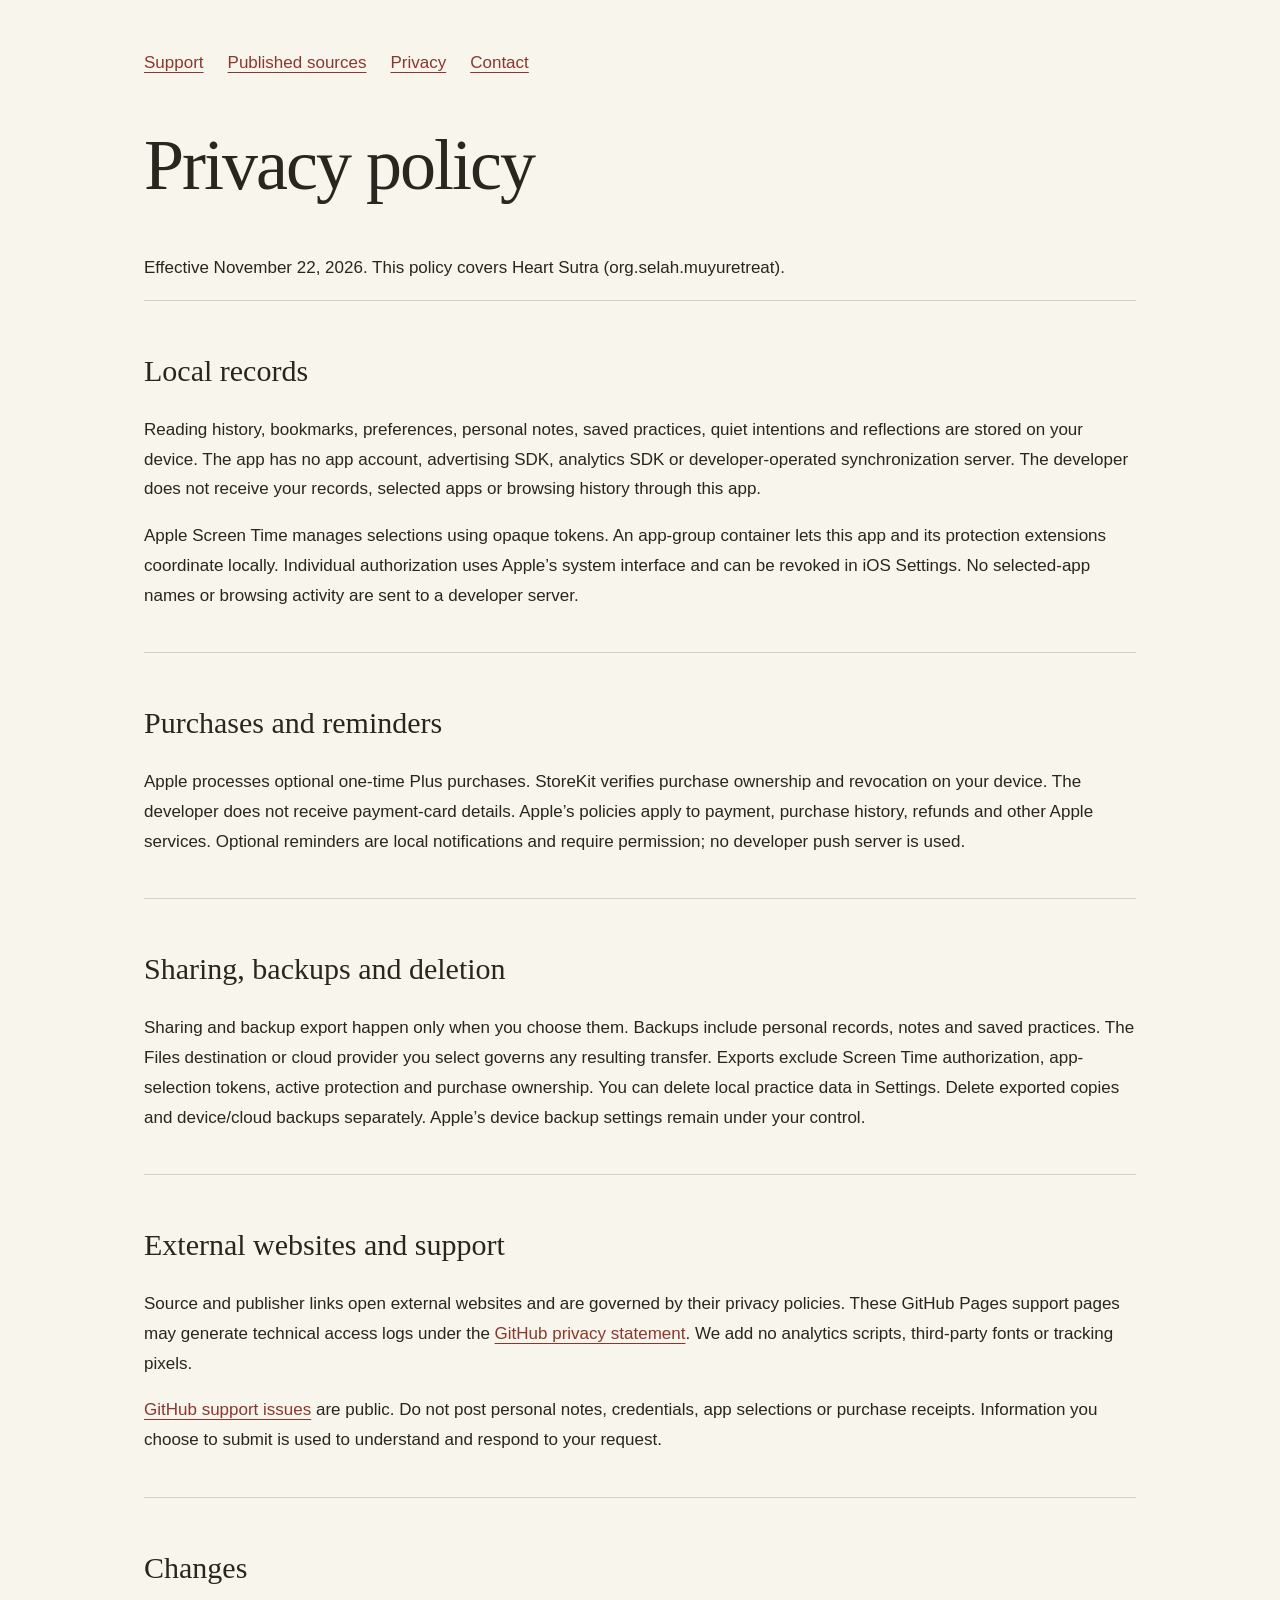
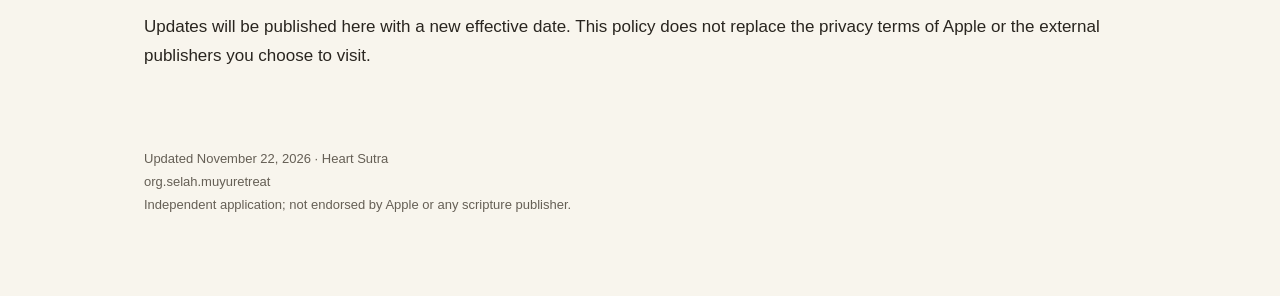
==== privacy.html @ da1db1b5 "Publish support, privacy and published-source information" ====
<!doctype html><html lang="en"><head><meta charset="utf-8"><meta name="viewport" content="width=device-width,initial-scale=1"><title>Privacy policy — Heart Sutra</title><meta name="description" content="A dedicated reader. A quiet intention. A private reflection."><link rel="stylesheet" href="style.css"></head><body><main><nav><a href="index.html">Support</a><a href="sources.html">Published sources</a><a href="privacy.html">Privacy</a><a href="https://github.com/wanwanyahoo/heart-sutra-support/issues/new">Contact</a></nav><h1>Privacy policy</h1><p>Effective November 22, 2026. This policy covers Heart Sutra (org.selah.muyuretreat).</p><section><h2>Local records</h2><p>Reading history, bookmarks, preferences, personal notes, saved practices, quiet intentions and reflections are stored on your device. The app has no app account, advertising SDK, analytics SDK or developer-operated synchronization server. The developer does not receive your records, selected apps or browsing history through this app.</p><p>Apple Screen Time manages selections using opaque tokens. An app-group container lets this app and its protection extensions coordinate locally. Individual authorization uses Apple’s system interface and can be revoked in iOS Settings. No selected-app names or browsing activity are sent to a developer server.</p></section><section><h2>Purchases and reminders</h2><p>Apple processes optional one-time Plus purchases. StoreKit verifies purchase ownership and revocation on your device. The developer does not receive payment-card details. Apple’s policies apply to payment, purchase history, refunds and other Apple services. Optional reminders are local notifications and require permission; no developer push server is used.</p></section><section><h2>Sharing, backups and deletion</h2><p>Sharing and backup export happen only when you choose them. Backups include personal records, notes and saved practices. The Files destination or cloud provider you select governs any resulting transfer. Exports exclude Screen Time authorization, app-selection tokens, active protection and purchase ownership. You can delete local practice data in Settings. Delete exported copies and device/cloud backups separately. Apple’s device backup settings remain under your control.</p></section><section><h2>External websites and support</h2><p>Source and publisher links open external websites and are governed by their privacy policies. These GitHub Pages support pages may generate technical access logs under the <a href="https://docs.github.com/en/site-policy/privacy-policies/github-general-privacy-statement">GitHub privacy statement</a>. We add no analytics scripts, third-party fonts or tracking pixels.</p><p><a href="https://github.com/wanwanyahoo/heart-sutra-support/issues/new">GitHub support issues</a> are public. Do not post personal notes, credentials, app selections or purchase receipts. Information you choose to submit is used to understand and respond to your request.</p></section><section><h2>Changes</h2><p>Updates will be published here with a new effective date. This policy does not replace the privacy terms of Apple or the external publishers you choose to visit.</p></section><footer>Updated November 22, 2026 · Heart Sutra<br>org.selah.muyuretreat<br>Independent application; not endorsed by Apple or any scripture publisher.</footer></main></body></html>
---- style.css ----
*{box-sizing:border-box}body{margin:0;background:#f8f5ed;color:#29251f;font:17px/1.75 -apple-system,BlinkMacSystemFont,"Segoe UI",sans-serif}main{max-width:1040px;margin:auto;padding:48px 24px 80px}nav{display:flex;gap:24px;flex-wrap:wrap}a{color:#8c372e;text-underline-offset:4px}header{display:grid;grid-template-columns:1fr 1fr;gap:40px;align-items:center;margin:55px 0}h1{font:clamp(40px,6vw,72px)/1.1 Georgia,serif;letter-spacing:-2px}h2{font:30px/1.3 Georgia,serif}h3{font-size:19px}img{width:100%;border-radius:28px;box-shadow:0 24px 60px #251a1829}section{padding:25px 0;border-top:1px solid #d8d0c0}.eyebrow{font-size:12px;letter-spacing:3px;text-transform:uppercase;color:#8c372e}.cards{display:grid;grid-template-columns:repeat(3,1fr);gap:25px}article{background:#fffdf7;padding:24px;border-radius:20px}footer{font-size:13px;color:#655f55;margin-top:35px}@media(max-width:700px){header,.cards{grid-template-columns:1fr}header{gap:16px}main{padding-top:24px}h1{margin:24px 0}}
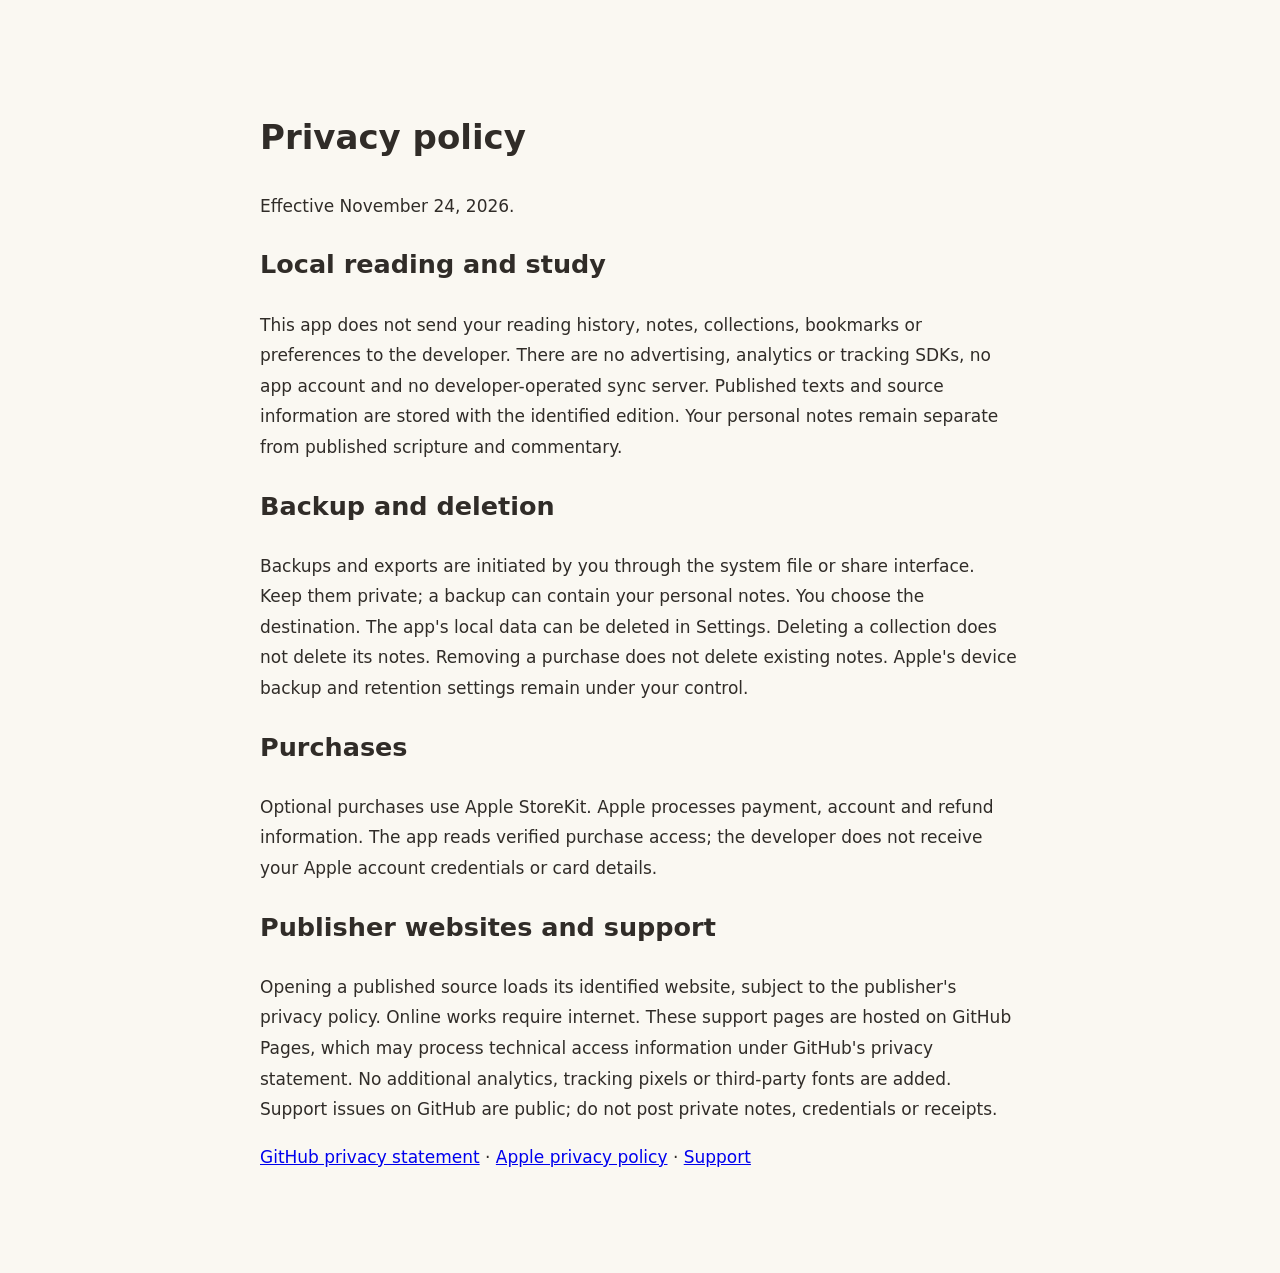
==== commit eb45a791: "Replace focus controls with source-linked reading and study support" ====
--- a/privacy.html
+++ b/privacy.html
@@ -1 +1 @@
-<!doctype html><html lang="en"><head><meta charset="utf-8"><meta name="viewport" content="width=device-width,initial-scale=1"><title>Privacy policy — Heart Sutra</title><meta name="description" content="A dedicated reader. A quiet intention. A private reflection."><link rel="stylesheet" href="style.css"></head><body><main><nav><a href="index.html">Support</a><a href="sources.html">Published sources</a><a href="privacy.html">Privacy</a><a href="https://github.com/wanwanyahoo/heart-sutra-support/issues/new">Contact</a></nav><h1>Privacy policy</h1><p>Effective November 22, 2026. This policy covers Heart Sutra (org.selah.muyuretreat).</p><section><h2>Local records</h2><p>Reading history, bookmarks, preferences, personal notes, saved practices, quiet intentions and reflections are stored on your device. The app has no app account, advertising SDK, analytics SDK or developer-operated synchronization server. The developer does not receive your records, selected apps or browsing history through this app.</p><p>Apple Screen Time manages selections using opaque tokens. An app-group container lets this app and its protection extensions coordinate locally. Individual authorization uses Apple’s system interface and can be revoked in iOS Settings. No selected-app names or browsing activity are sent to a developer server.</p></section><section><h2>Purchases and reminders</h2><p>Apple processes optional one-time Plus purchases. StoreKit verifies purchase ownership and revocation on your device. The developer does not receive payment-card details. Apple’s policies apply to payment, purchase history, refunds and other Apple services. Optional reminders are local notifications and require permission; no developer push server is used.</p></section><section><h2>Sharing, backups and deletion</h2><p>Sharing and backup export happen only when you choose them. Backups include personal records, notes and saved practices. The Files destination or cloud provider you select governs any resulting transfer. Exports exclude Screen Time authorization, app-selection tokens, active protection and purchase ownership. You can delete local practice data in Settings. Delete exported copies and device/cloud backups separately. Apple’s device backup settings remain under your control.</p></section><section><h2>External websites and support</h2><p>Source and publisher links open external websites and are governed by their privacy policies. These GitHub Pages support pages may generate technical access logs under the <a href="https://docs.github.com/en/site-policy/privacy-policies/github-general-privacy-statement">GitHub privacy statement</a>. We add no analytics scripts, third-party fonts or tracking pixels.</p><p><a href="https://github.com/wanwanyahoo/heart-sutra-support/issues/new">GitHub support issues</a> are public. Do not post personal notes, credentials, app selections or purchase receipts. Information you choose to submit is used to understand and respond to your request.</p></section><section><h2>Changes</h2><p>Updates will be published here with a new effective date. This policy does not replace the privacy terms of Apple or the external publishers you choose to visit.</p></section><footer>Updated November 22, 2026 · Heart Sutra<br>org.selah.muyuretreat<br>Independent application; not endorsed by Apple or any scripture publisher.</footer></main></body></html>+<!doctype html><html lang="en"><meta charset="utf-8"><meta name="viewport" content="width=device-width,initial-scale=1"><title>Privacy policy</title><style>body{max-width:760px;margin:60px auto;padding:24px;font:17px/1.8 system-ui;background:#faf8f2;color:#302c28}</style><h1>Privacy policy</h1><p>Effective November 24, 2026.</p><h2>Local reading and study</h2><p>This app does not send your reading history, notes, collections, bookmarks or preferences to the developer. There are no advertising, analytics or tracking SDKs, no app account and no developer-operated sync server. Published texts and source information are stored with the identified edition. Your personal notes remain separate from published scripture and commentary.</p><h2>Backup and deletion</h2><p>Backups and exports are initiated by you through the system file or share interface. Keep them private; a backup can contain your personal notes. You choose the destination. The app's local data can be deleted in Settings. Deleting a collection does not delete its notes. Removing a purchase does not delete existing notes. Apple's device backup and retention settings remain under your control.</p><h2>Purchases</h2><p>Optional purchases use Apple StoreKit. Apple processes payment, account and refund information. The app reads verified purchase access; the developer does not receive your Apple account credentials or card details.</p><h2>Publisher websites and support</h2><p>Opening a published source loads its identified website, subject to the publisher's privacy policy. Online works require internet. These support pages are hosted on GitHub Pages, which may process technical access information under GitHub's privacy statement. No additional analytics, tracking pixels or third-party fonts are added. Support issues on GitHub are public; do not post private notes, credentials or receipts.</p><p><a href="https://docs.github.com/en/site-policy/privacy-policies/github-general-privacy-statement">GitHub privacy statement</a> · <a href="https://www.apple.com/legal/privacy/">Apple privacy policy</a> · <a href="index.html">Support</a></p></html>
